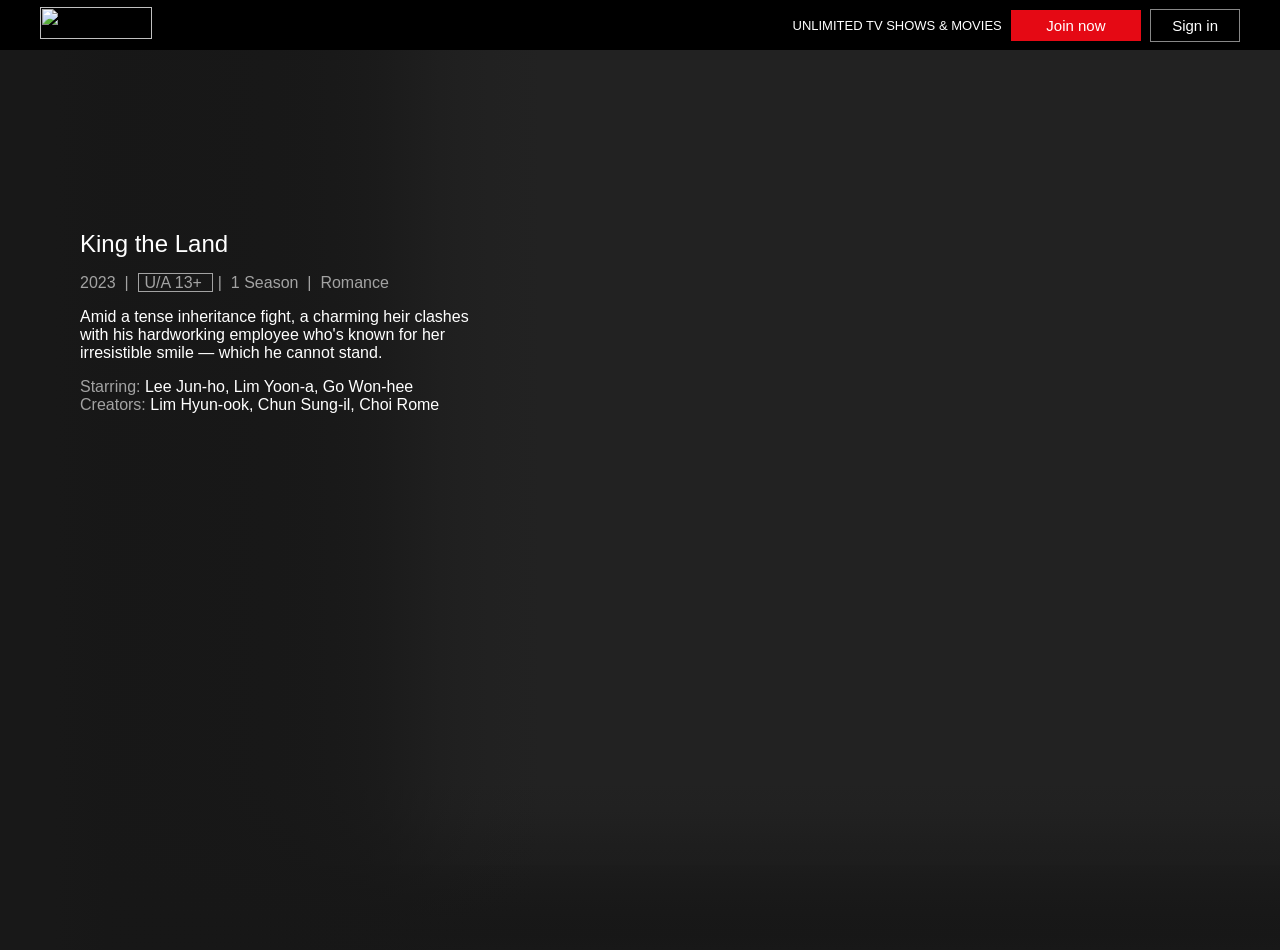
==== king_the_land.html @ 8209cf46 "each video" ====
<!DOCTYPE html>
<html lang="en">
<head>
  <meta charset="UTF-8">
  <meta name="viewport" content="width=device-width, initial-scale=1.0">
  <title>Watch The Frog | Netflix Official</title>
  <link rel="stylesheet" href="king_the_land.css">
  <link rel="shortcut icon" href="/assests/netflix_logo_icon_170919.svg" type="image/x-icon">
</head>
<body>
  <div class="navbar">
    <div class="logo">
        <img src="/assests/logo-removebg-preview.png" alt="" width="112px" height="32px">
    </div>
    <div class="links">
        <p>UNLIMITED TV SHOWS & MOVIES</p>
        <a href="" class="joinnow">Join now</a>
        <a href="loginpage.html" class="signin">Sign in</a>
    </div>
  </div>
  <!-- banner -->
  <div class="banner">
    <div class="banner_content">
      <div class="banner_title">
        <img src="https://occ-0-4857-2186.1.nflxso.net/dnm/api/v6/tx1O544a9T7n8Z_G12qaboulQQE/AAAABebu5JtkdSRWXor7KD8q84LyJvjgAmnPlH_zyq-BUz-NTpjfZJuRRhk6NXkMJBN5kirQ0_MNufXSeHJiuf5skDzR6u7aMPBY-cVm3s-1YvZif-Ym7OunsdByqcyeF8aFTsGw3lAkuxVLgU_y1OdDVzQx7VrLdzYcUb2G8PbXCuIed1E2oGAuvQ.png?r=151" alt="">
      </div>
      <div class="banner_desc">
        <h3>King the Land</h3>
        <span>2023  &nbsp;|&nbsp; <span class="al">U/A 13+ </span> &nbsp;| &nbsp;1 Season &nbsp;| &nbsp;Romance</span>
        <p>Amid a tense inheritance fight, a charming heir clashes with his hardworking employee who's known for her irresistible smile — which he cannot stand.</p>
        <div>
          <p><span>Starring:</span> Lee Jun-ho, Lim Yoon-a, Go Won-hee</p>
          <p><span>Creators:</span> Lim Hyun-ook, Chun Sung-il, Choi Rome</p>
        </div>
      </div>
    </div>
  </div>
</body>
</html>
---- king_the_land.css ----
*{
  color: #fff;
  
  margin: 0;
  padding: 0;
  box-sizing: border-box;
}
body{
  background-color: #222;
  color: #fff;
}
body::-webkit-scrollbar{
  display: none;
}
.banner{
  background: linear-gradient(0deg,#181818 0,hsla(0,0%,9%,.987) 1.62%,hsla(0,0%,9%,.951) 3.1%,hsla(0,0%,9%,.896) 4.5%,hsla(0,0%,9%,.825) 5.8%,hsla(0,0%,9%,.741) 7.06%,hsla(0,0%,9%,.648) 8.24%,hsla(0,0%,9%,.55) 9.42%,hsla(0,0%,9%,.45) 5.58%,hsla(0,0%,9%,.352) 11.76%,hsla(0,0%,9%,.259) 12.94%,hsla(0,0%,9%,.175) 14.2%,hsla(0,0%,9%,.104) 15.5%,hsla(0,0%,9%,.049) 16.9%,hsla(0,0%,9%,.013) 18.38%,hsla(0,0%,9%,0) 20%),url("https://occ-0-4857-2186.1.nflxso.net/dnm/api/v6/6AYY37jfdO6hpXcMjf9Yu5cnmO0/AAAABeqU5y13eHjQ6rfOYnpZUi3Rs_tf8KhstGfq_LmpqDzeR0UmZ_Op7pNso4OFiL97UO-hwXayjoAue7TL_Okys9Q280u7XZJpbOle.jpg?r=834&quot");
  background-position: center center;
  background-size: cover;
  background-repeat: no-repeat;
  max-width: 100%;
  height: 100vh;
}
.navbar{
  max-width: 100%;
  height: 50px;
  background-color:black;
  position: sticky;
  top: 0;
  padding:5px 2.5rem;
  display: flex;
  justify-content: space-between;
  align-items: center;
  z-index: 2;
}
.links{
  display: flex;
  justify-content:space-between;
  align-items: center;
  gap:0.6rem;
  background-color: black;
}
.links a{
  text-decoration: none;
}
.links p{
  font-family: Netflix Sans, Helvetica Neue, Segoe UI, Roboto, Ubuntu, sans-serif;
  font-size: 13px;
  color: #fff;
}
.joinnow{
  background-color:#E50914;
  color: #ffffff;
  padding: 7px 35px;
  font-family: Netflix Sans, Helvetica Neue, Segoe UI, Roboto, Ubuntu, sans-serif;
  font-weight: 500;
  font-size: 15px;
}
.signin{
  color: #ffffff;
  padding: 7px 21px;
  border: 1px solid #888;
  font-family: Netflix Sans, Helvetica Neue, Segoe UI, Roboto, Ubuntu, sans-serif;
  font-weight: 500;
  font-size: 15px;
}
.banner_content{
  background: linear-gradient(90deg,#181818 10%,hsla(0,0%,9%,.98) 20%,hsla(0,0%,9%,.97) 25%,hsla(0,0%,9%,.95) 35%,hsla(0,0%,9%,.94) 40%,hsla(0,0%,9%,.92) 45%,hsla(0,0%,9%,.9) 50%,hsla(0,0%,9%,.87) 55%,hsla(0,0%,9%,.82) 60%,hsla(0,0%,9%,.75) 65%,hsla(0,0%,9%,.63) 70%,hsla(0,0%,9%,.45) 75%,hsla(0,0%,9%,.27) 80%,hsla(0,0%,9%,.15) 85%,hsla(0,0%,9%,.08) 90%,hsla(0,0%,9%,.03) 95%,hsla(0,0%,9%,0));
  max-width:43%;
  height: 100vh;
  padding: 10% 5rem;
}
.banner_title img{
  object-fit: contain;
  max-width: 95%;
  margin-bottom:3rem;
}
.banner_desc{
  font-family: Netflix Sans, Helvetica Neue, Segoe UI, Roboto, Ubuntu, sans-serif;
  display: flex;
  flex-direction: column;
  gap: 1rem;
}
.banner_desc h3{
  font-size: 1.5rem;
  font-weight: 500;
}
.banner_desc span{
  color: #A3A3A3;
  font-size: 1rem;
}
.al{
  border: 1px solid  #A3A3A3;
  padding: 0.1px 6px;
}
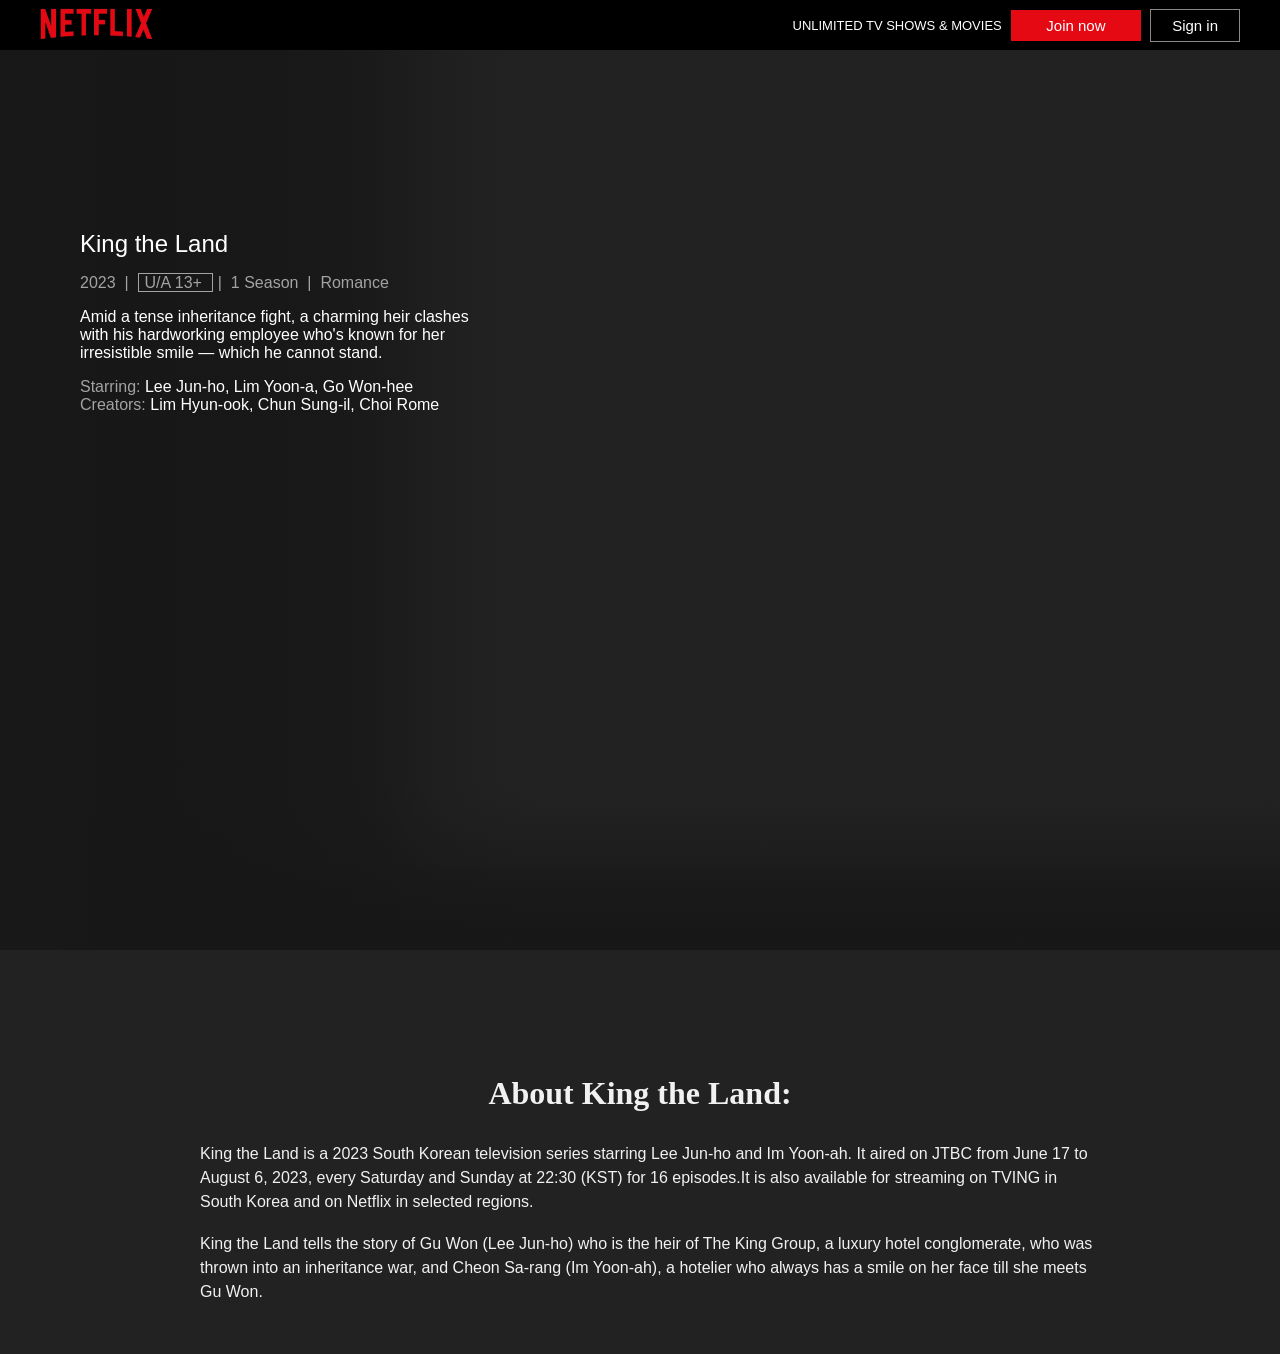
==== commit 48056c07: "updated" ====
--- a/king_the_land.html
+++ b/king_the_land.html
@@ -35,5 +35,16 @@
       </div>
     </div>
   </div>
+  <div class="movie-desc">
+    <h2>About King the Land:</h2>
+    <p>
+      King the Land is a 2023 South Korean television series starring Lee Jun-ho and Im Yoon-ah. It aired on JTBC from June 17 to August 6, 2023, every Saturday and Sunday at 22:30 (KST) for 16 episodes.It is also available for streaming on TVING in South Korea and on Netflix in selected regions.
+    </p>
+    <br>
+    <p>
+
+      King the Land tells the story of Gu Won (Lee Jun-ho) who is the heir of The King Group, a luxury hotel conglomerate, who was thrown into an inheritance war, and Cheon Sa-rang (Im Yoon-ah), a hotelier who always has a smile on her face till she meets Gu Won.
+    </p>
+  </div>
 </body>
 </html>
--- a/king_the_land.css
+++ b/king_the_land.css
@@ -91,4 +91,25 @@
 .al{
   border: 1px solid  #A3A3A3;
   padding: 0.1px 6px;
+}
+.movie-desc{
+  display: flex;
+  justify-content: center;
+  align-items: center;
+  flex-direction: column;
+  padding-bottom: 50px;
+}
+.movie-desc h2 {
+  font-size: 2rem;
+  margin: 125px 0px 30px 0px;
+  color: #f1f1f1;
+}
+
+.movie-desc p {
+  max-width: 900px;
+  color: #f1f1f1;
+  font-size: medium;
+  margin-left: 20px;
+  font-family: 'Trebuchet MS', 'Lucida Sans Unicode', 'Lucida Grande', 'Lucida Sans', Arial, sans-serif;
+  line-height: 1.5;
 }
